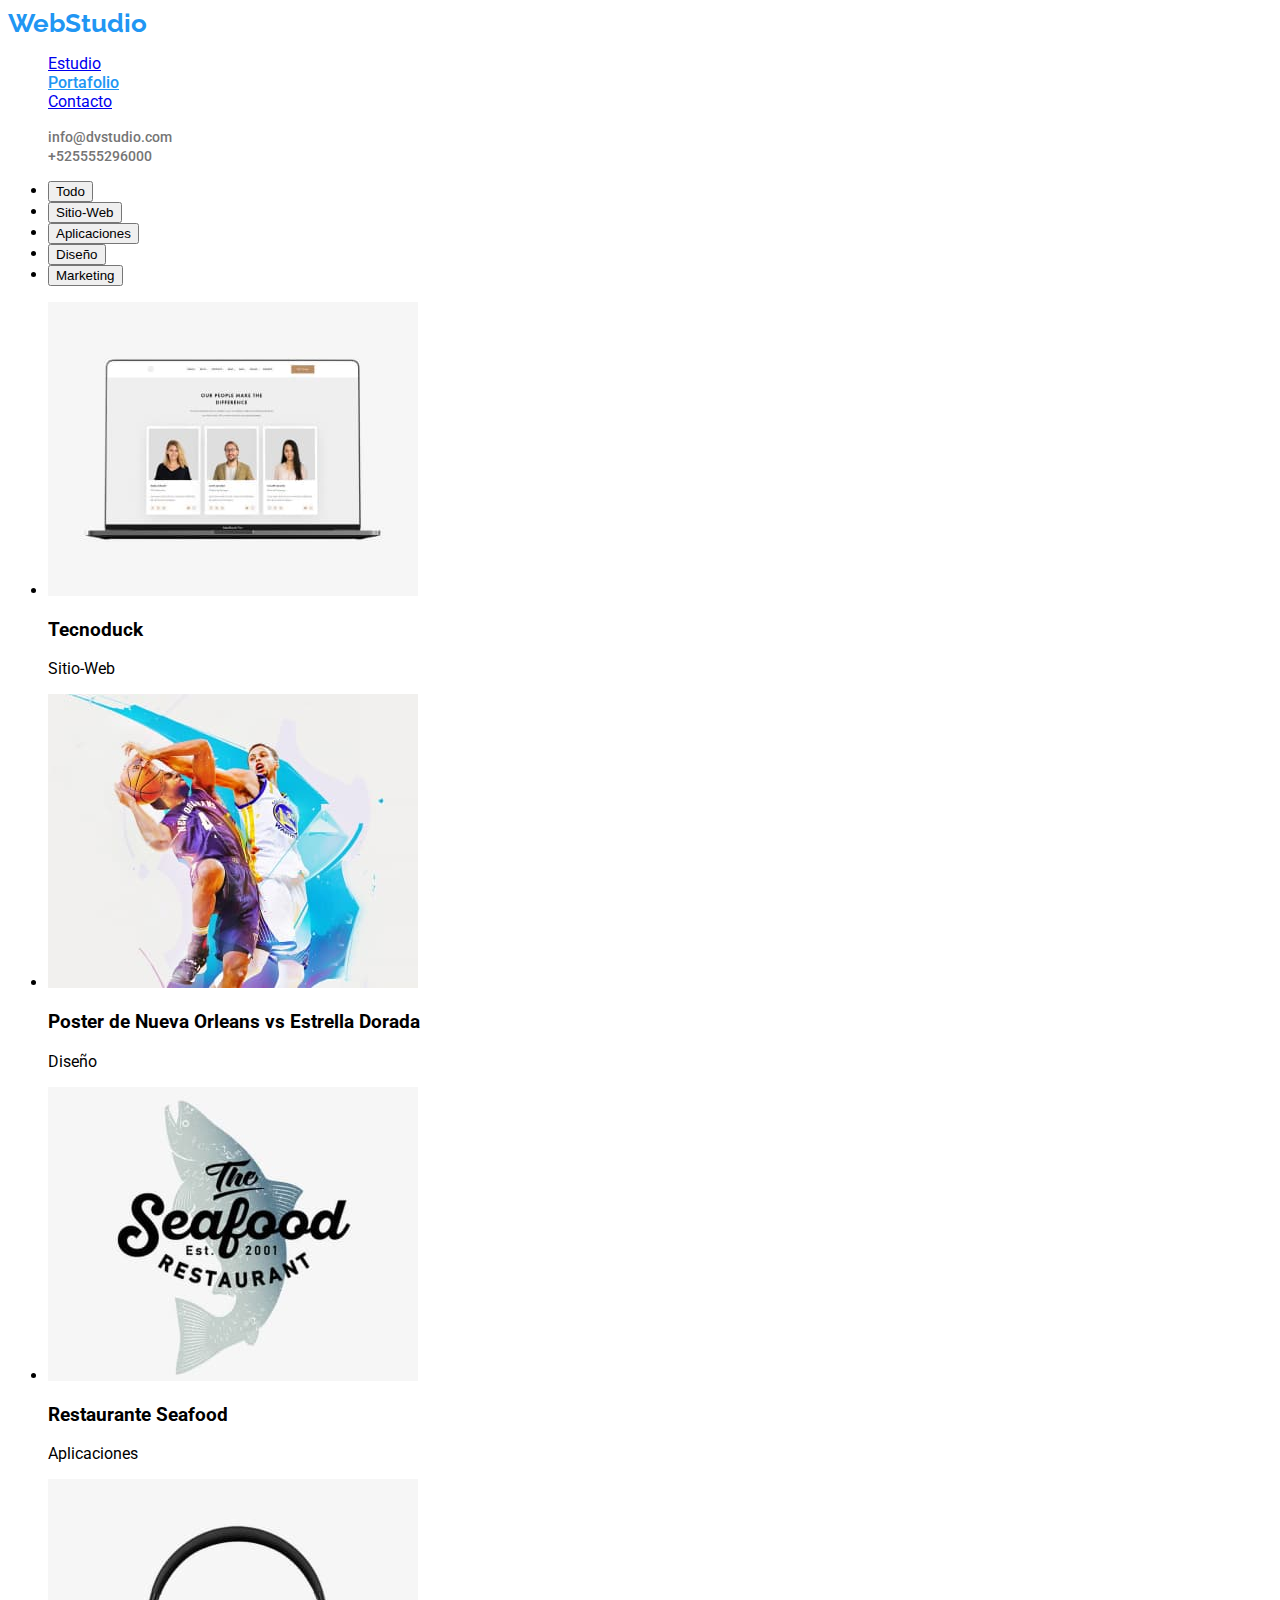
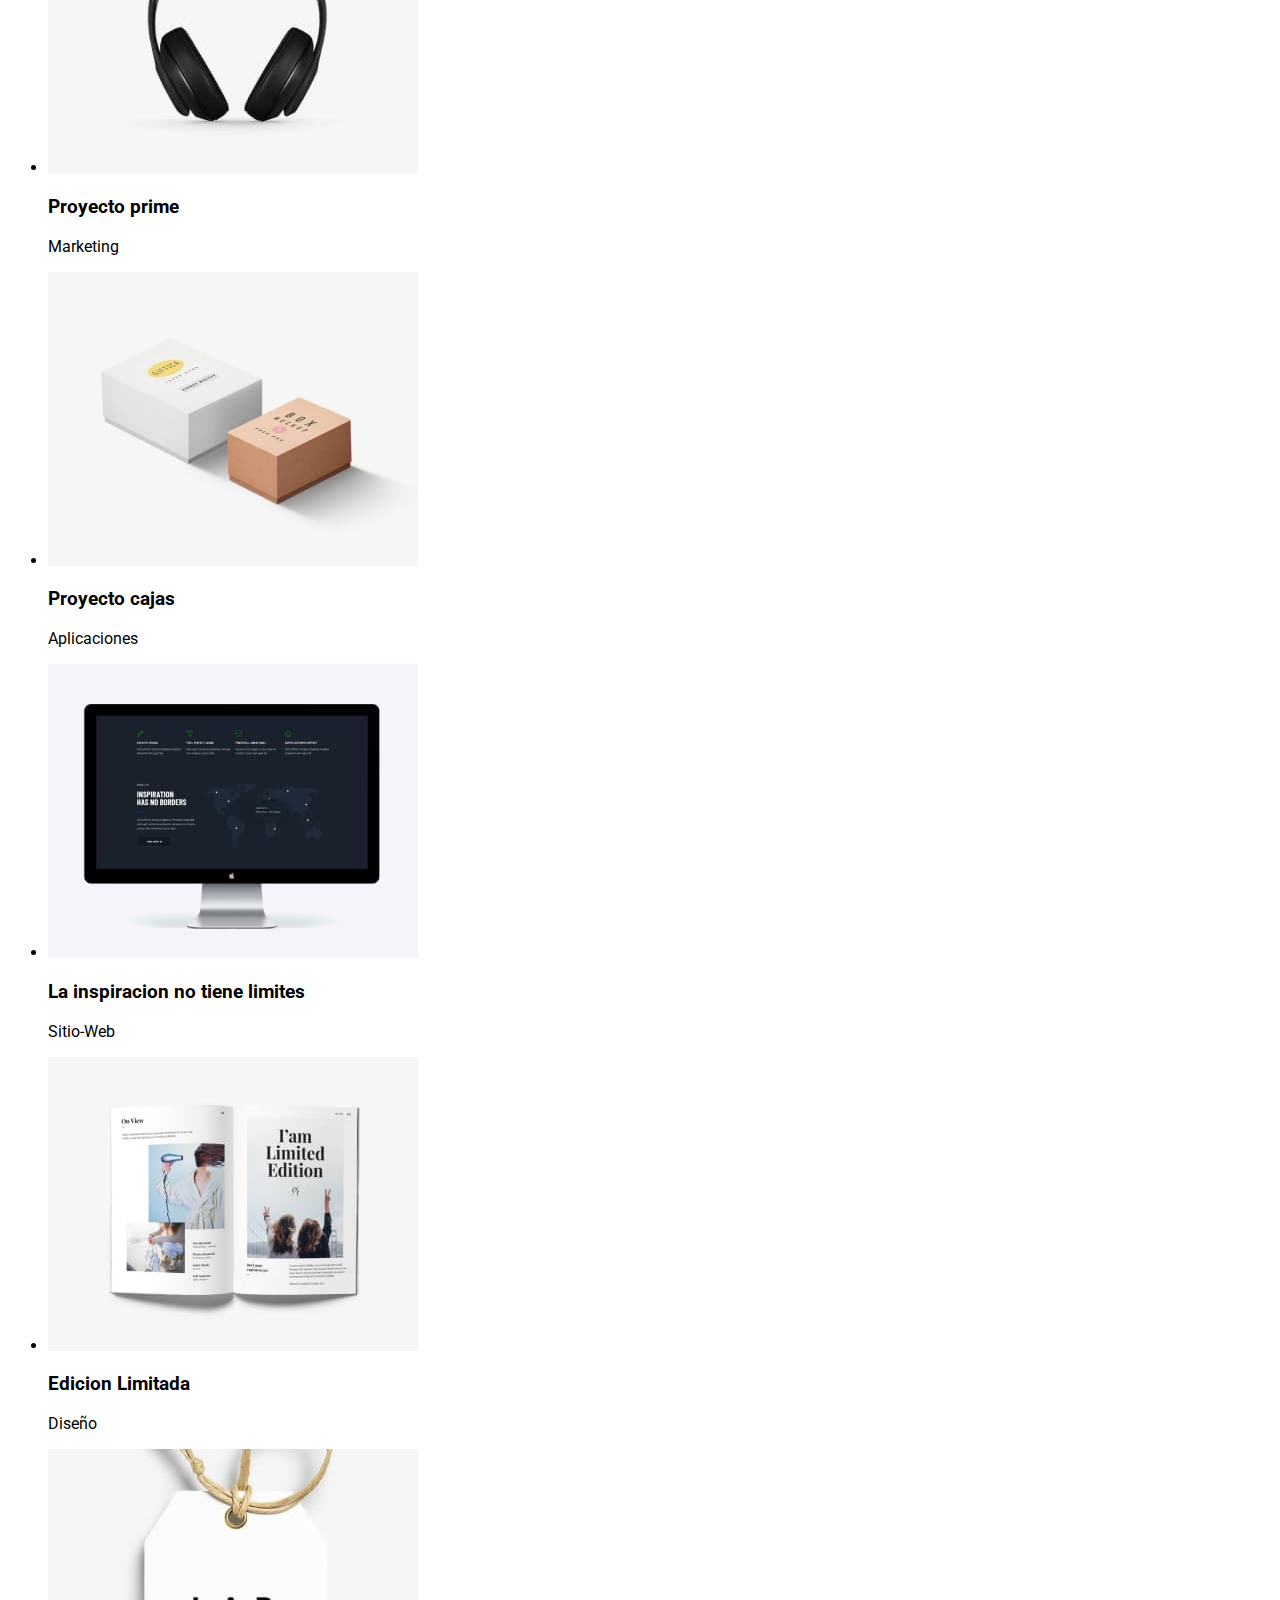
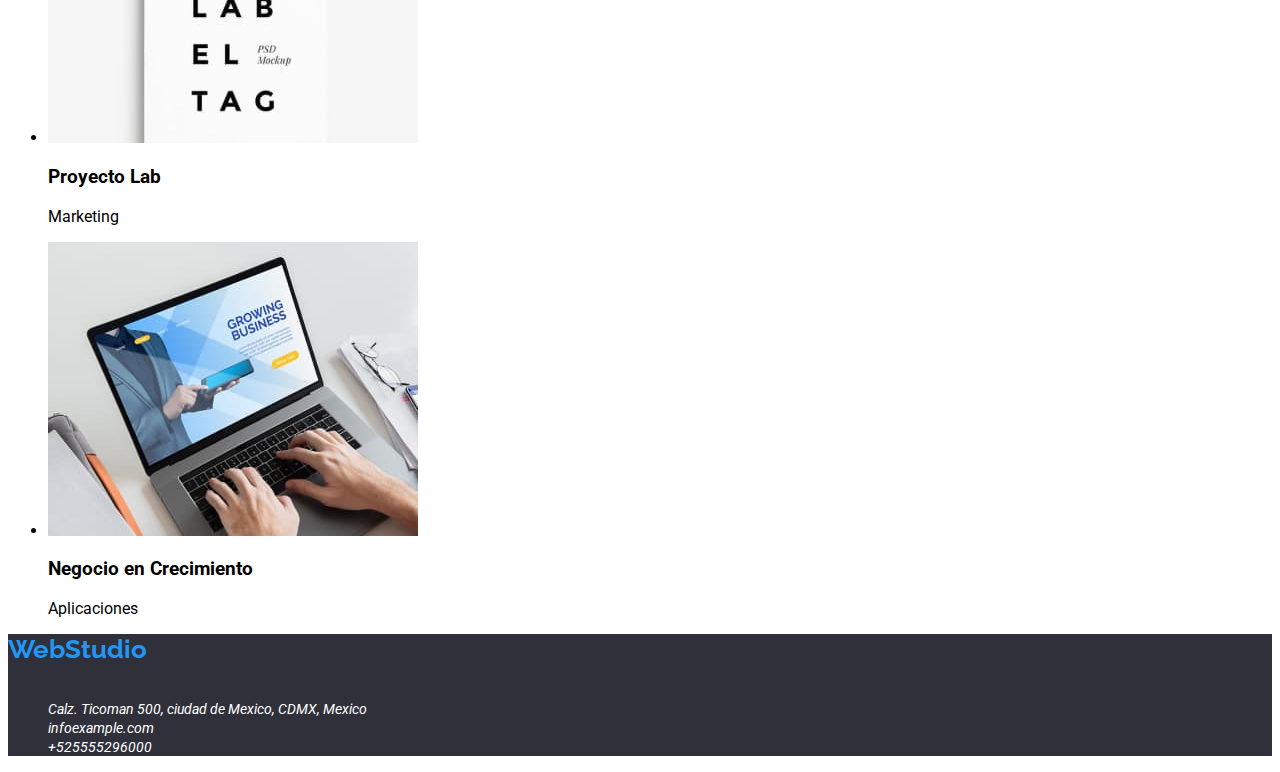
==== Portafolio.html @ d6437856 "modificacion" ====
<!DOCTYPE html>
<html lang="en">
<head>
    <meta charset="UTF-8">
    <meta http-equiv="X-UA-Compatible" content="IE=edge">
    <meta name="viewport" content="width=device-width, initial-scale=1.0">
    <link rel="preconnect" href="https://fonts.googleapis.com">
    <link rel="preconnect" href="https://fonts.gstatic.com" crossorigin>
    <link href="https://fonts.googleapis.com/css2?family=Raleway:ital,wght@0,300;0,400;0,500;0,600;0,700;0,800;0,900;1,300;1,400;1,500;1,600;1,700;1,800;1,900&family=Roboto:ital,wght@0,100;0,300;0,400;0,500;0,700;0,900;1,100;1,300;1,400;1,500;1,700;1,900&display=swap" rel="stylesheet">
    <title>portafolio</title>
    <link rel="stylesheet" href="./css/styles.css">
</head>
<body>
    <header>
        <nav>
           <a class="logo" href="#">WebStudio </a> 
           <ul class="navegacion">
            <li><a class="negro" href="./index.html">Estudio</a></li>
            <li><a class="azul negro" href="./Portafolio.html">Portafolio</a></li>
            <li><a class="negro" href="#">Contacto</a></li>
           </ul>
           <ul class="contact-section" >
            <!--Para envio de correo-->
            <li class="email"><a href="info@dvstudio.com">info@dvstudio.com</a></li>
            <!--Para llamadas telefonicas-->
            <li class="tel"><a href="+525555296000">+525555296000</a></li>
           </ul>
        </nav>
    </header>
    <main>
        <section>
        <ul>
        <li><button type="button">Todo</button></li>
        <li><button type="button">Sitio-Web</button></li>
        <li><button type="button">Aplicaciones</button></li>
        <li><button type="button">Diseño</button></li>
        <li><button type="button">Marketing</button></li>
        </ul>
        </section>
        <section>
            <ul>
             <li>
        <img src="images/imagen(8).jpg" alt="Tecnoduck" width="370">
          <h3>Tecnoduck </h3>
          <p>Sitio-Web </p>
        </li>
                <li>
                    <img src="images/imagen(9).jpg" alt="Poster nueva Orleans" width="370">
                    <h3>Poster de Nueva Orleans vs Estrella Dorada</h3>
                    <p>Diseño</p>
                </li>
                <li>
                    <img src="images/imagen(10).jpg" alt="Restaurante Seafood" width="370">
                    <h3>Restaurante Seafood</h3>
                    <p>Aplicaciones</p>
                </li>
                <li>
                    <img src="images/imagen(11).jpg" alt="Proyecto prime" width="370">
                    <h3>Proyecto prime</h3>
                    <p>Marketing</p>
                </li>
                <li>
                    <img src="images/imagen(12).jpg" alt="Proyecto cajas" width="370">
                    <h3>Proyecto cajas</h3>
                    <p>Aplicaciones</p>
                </li>
                <li>
                    <img src="images/imagen(13).jpg" alt="La inspiracion no tiene limites" width="370">
                <H3>La inspiracion no tiene limites</H3>
                <p>Sitio-Web</p>
                </li>
                <li>
                    <img src="images/imagen(14).jpg" alt="Edicion limitada" width="370">
                <h3>Edicion Limitada</h3>
                <p>Diseño</p>
                </li>
                <li>
                    <img src="images/imagen(15).jpg" alt="Proyecto lab" width="370">
                    <h3>Proyecto Lab</h3>
                    <p>Marketing</p>
                </li>
                <li>
                    <img src="images/imagen(16).jpg" alt="Negocio en crecimiento" width="370">
                    <h3>Negocio en Crecimiento</h3>
                    <P>Aplicaciones</P>
                </li>
            </ul>
        </section>
    </main>
    <footer class="final">
        <a class="logo" href="#">WebStudio</a>
        <address>
          <br />
        <ul class="contacto">
         <li> <a class="ubicacion" href="https://goo.gl/maps/qQAScCdjSYYtqktD9" target="_blank" rel="nopener noreferrer">
          Calz. Ticoman 500, ciudad de Mexico, CDMX, Mexico</a></li>
          <li><a class="correo" href="infoexample.com">infoexample.com</a></li>
          <li><a class="telefono" href="tel:+525555296000">+525555296000</a></li>
        </ul>
      </address>
      </footer>
    </body>
    </html>
---- css/styles.css ----
:root{
    --color1:#2196F3; 
    --color2:#212121;
    --color3:#757575;
    --color4:#2F303A;
    --color5:#FFFFFF;
    
   }
/*----------fuente body---------*/
body {
    font-family: 'Roboto', sans-serif;
}
    /*---------logo---------*/
   .logo {
    font-family: 'Raleway', sans-serif;
    font-size: 26px; font-weight: 700; color:var(--color1); text-decoration: none; }
.logo:hover {
    color: blue;
}

.navegacion {
    list-style: none;
}

.contact-section{
    list-style: none;
}

/*----------Enlacees de navegacion---------*/
 .azul {color: var(--color1); font-size: 14; font-weight: 500;}

.navegacion :hover {
   color: var(--color5);
}


/*------------------contact---------------------*/
.contact-section > .email > *{
color:var(--color3); font-weight: 500; font-size: 14px; text-decoration: none;
}
   .contact-section > .tel > *{
    color:var(--color3); font-weight: 500; font-size: 14px; text-decoration: none;
   }
   .contact-section :hover{
    color: var(--color4);
   }
   .contact-section :active{
    color: rgb(240, 154, 123);
   }
/*-----------------------titulo------------------------*/
   .titulo {
    background-color: var(--color4);
      }
      .h1 {
        color: var(--color5); font-size: 44px; font-weight: 900; text-align: center;
          }

   .boton1{
        font-weight: 700; font-size: 16px;  color:var(--color5);  background-color: var(--color1);
     }
     .titulo :hover{
        background-color: var(--color4)
        ;
     }
     .titulo :active{
        background-color: orangered;
     }

     .ventajas h3 {
        color:var(--color2); font-size: 14px; font-weight: 700; 
     }
     .ventajas p {
        font-weight: 400; font-size: 14px; color:var(--color3);
     }
     .ventajas h3 {
        list-style: none;
     }

     .ventajas .encabezado {
      list-style: none;
   }

   /*-----------------------A que nos dedicamos------------------*/
   .dedicamos h2{
      color:var(--color2); font-size: 36px; font-weight: 700;
   }
   .imagen {list-style: none;}

   /*------------------Nuetro equipo-------------------------*/
   .equipo h2{
      color:var(--color2); font-size: 36px; font-weight: 700;
   }
   .asesores {list-style: none;}

   /*-------------------------pie de pagina--------------------*/
  .final {background-color: var(--color4);}
  .contacto .ubicacion{
   color:var(--color5); font-size: 14px; font-weight: 400; text-decoration: none;
  }
.contacto .correo{
   color:var(--color5); font-size: 14px; font-weight: 400; text-decoration: none;
}
.contacto .telefono{
   color:var(--color5); font-size: 14px; font-weight: 400; text-decoration: none;
}

  .contacto {
   list-style: none;
  }
 /*-----------------------------portafolio imagenes-------------*/
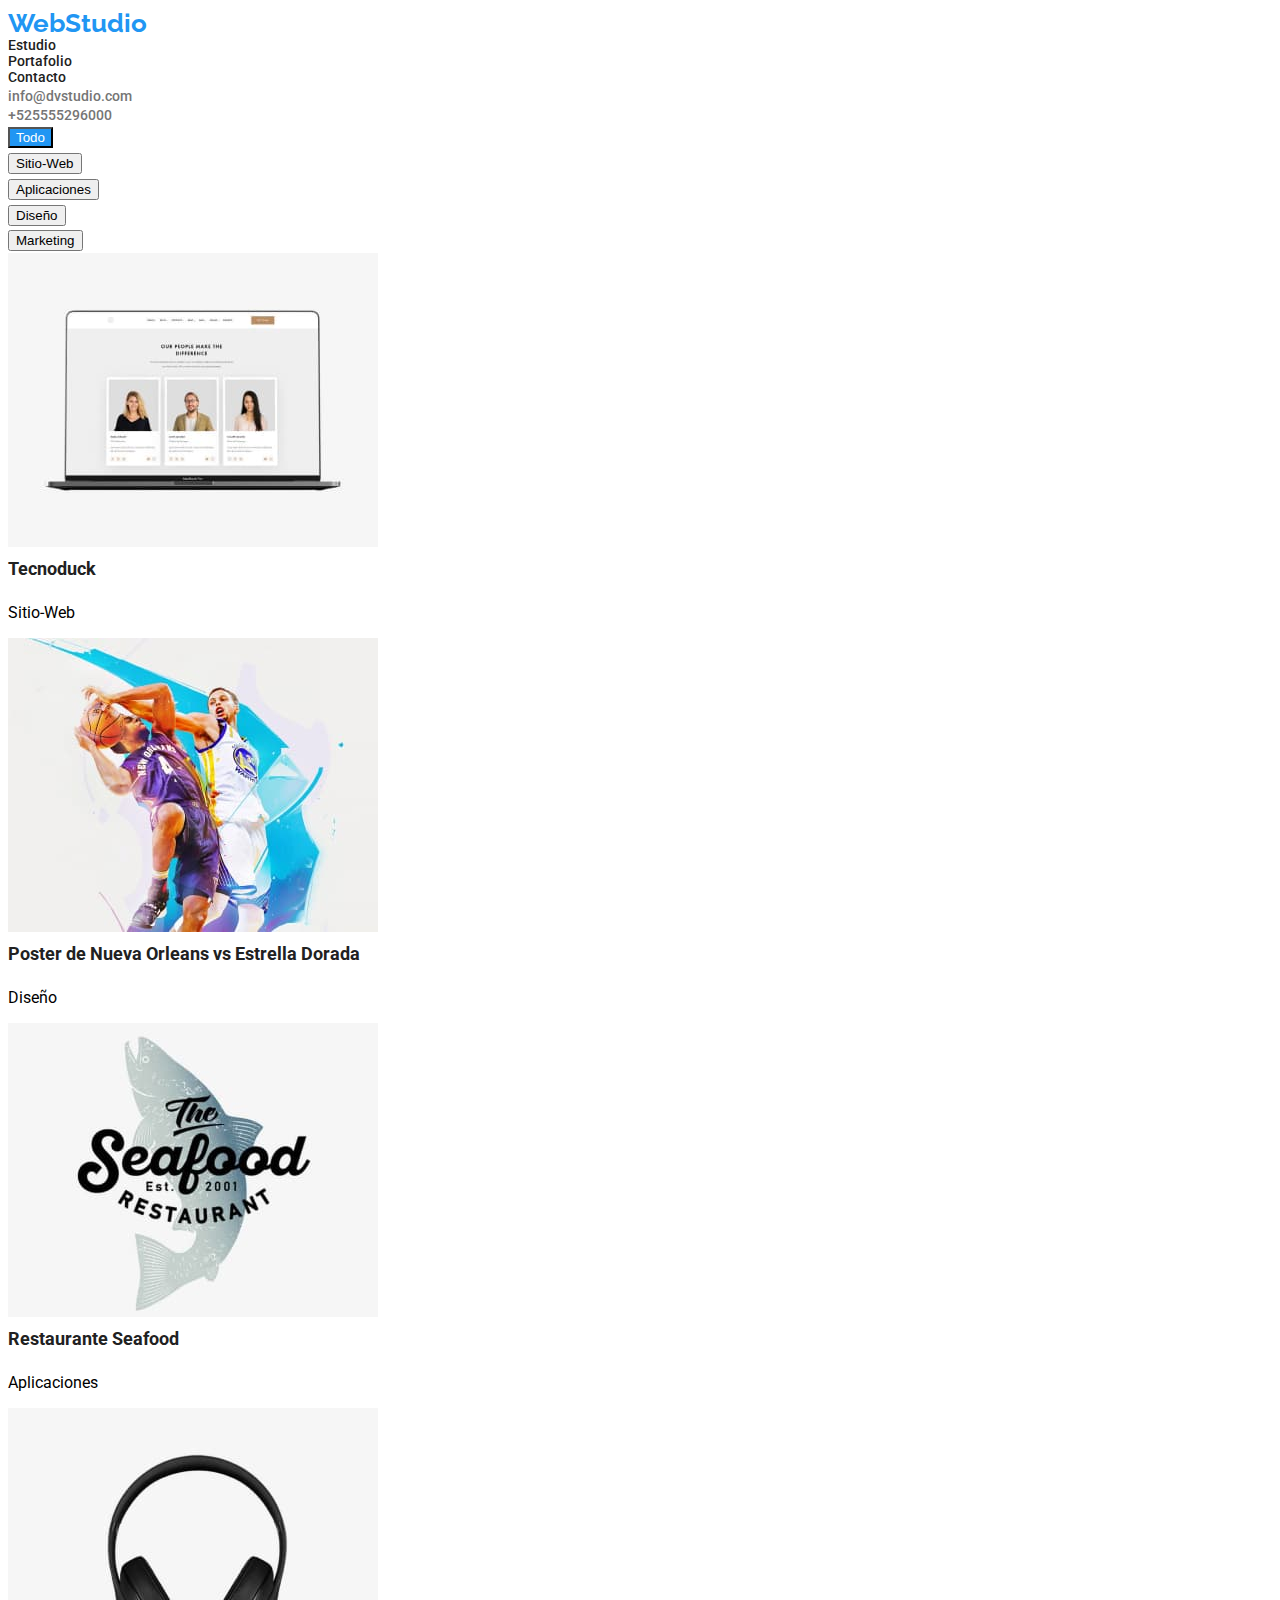
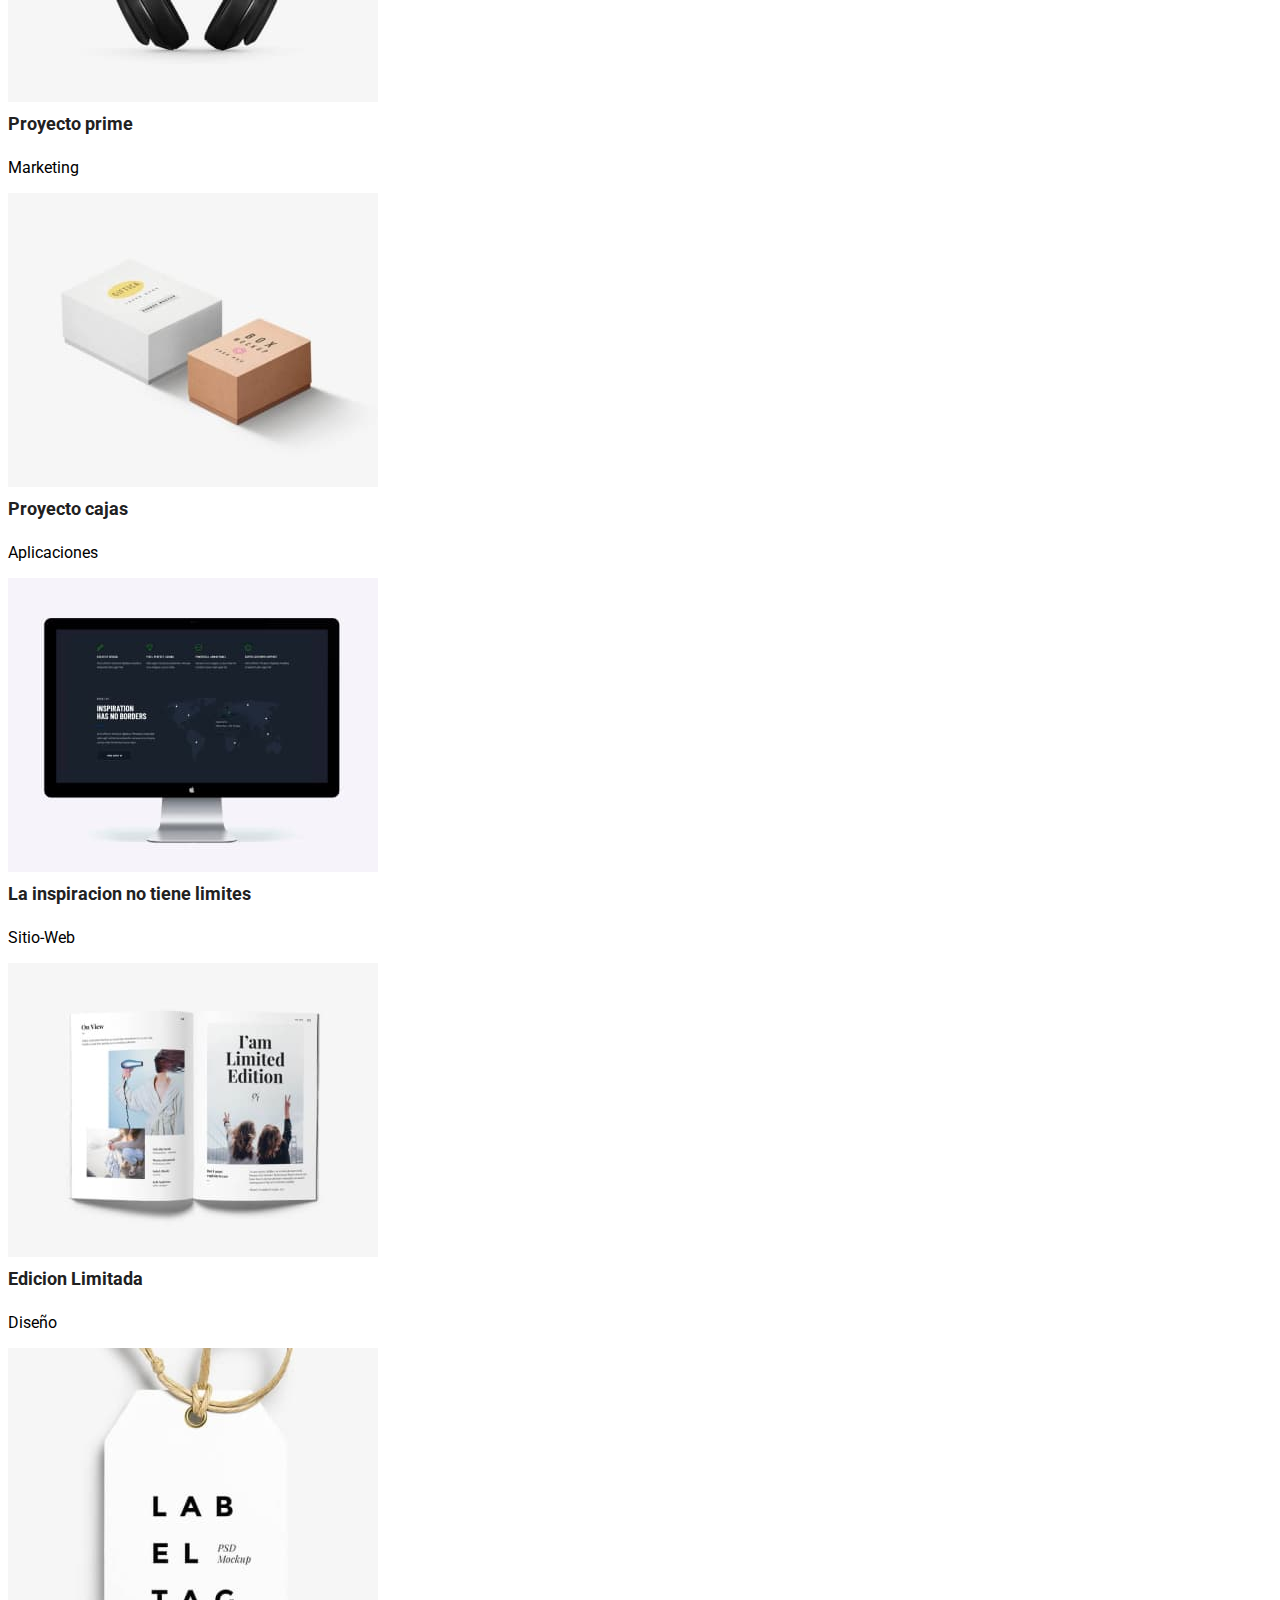
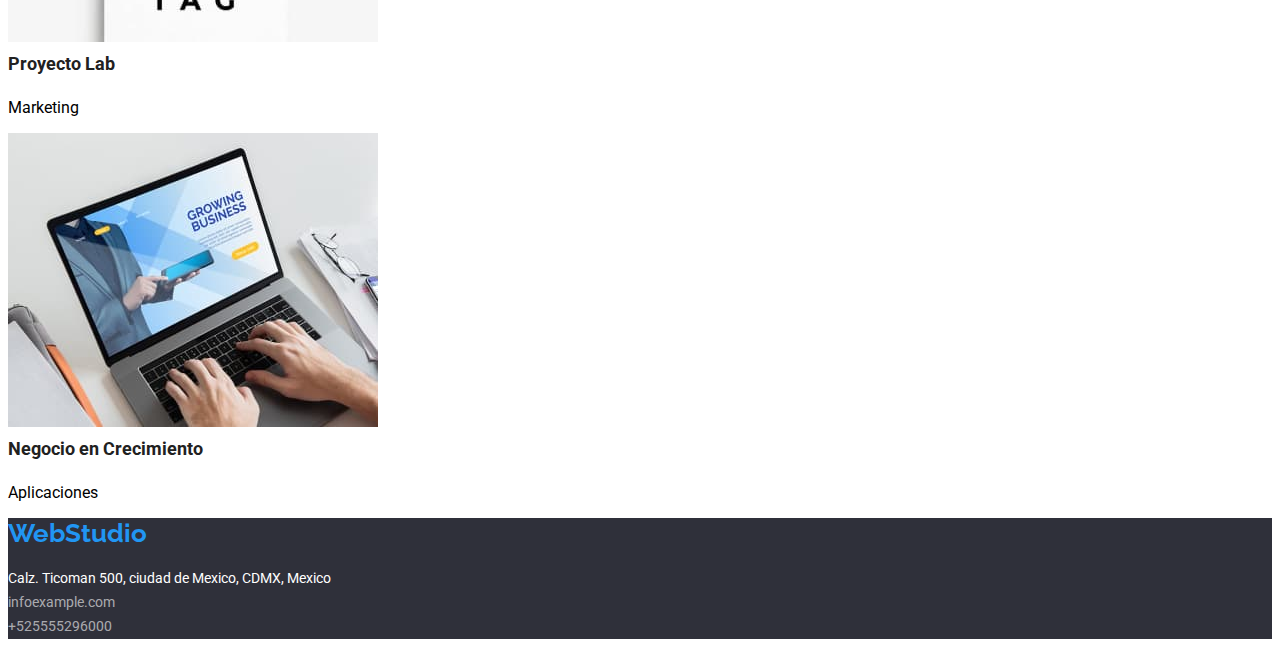
==== commit 3d8ab075: "correccion" ====
--- a/Portafolio.html
+++ b/Portafolio.html
@@ -14,10 +14,10 @@
     <header>
         <nav>
            <a class="logo" href="#">WebStudio </a> 
-           <ul class="navegacion">
-            <li><a class="negro" href="./index.html">Estudio</a></li>
-            <li><a class="azul negro" href="./Portafolio.html">Portafolio</a></li>
-            <li><a class="negro" href="#">Contacto</a></li>
+           <ul class="navigation-list">
+            <li class="navegation"><a class="item" href="./index.html">Estudio</a></li>
+            <li class="navegation"><a class="nav-item active" href="./Portafolio.html">Portafolio</a></li>
+            <li class="navegation"><a class="item" href="#">Contacto</a></li>
            </ul>
            <ul class="contact-section" >
             <!--Para envio de correo-->
@@ -29,18 +29,16 @@
     </header>
     <main>
         <section>
-        <ul>
-        <li><button type="button">Todo</button></li>
+        <ul class="menu">
+        <li><button type="button" style="color:#FFFFFF; background: #2196f3;">Todo</button></li>
         <li><button type="button">Sitio-Web</button></li>
         <li><button type="button">Aplicaciones</button></li>
         <li><button type="button">Diseño</button></li>
         <li><button type="button">Marketing</button></li>
         </ul>
-        </section>
-        <section>
-            <ul>
+         <ul class="proyect">
              <li>
-        <img src="images/imagen(8).jpg" alt="Tecnoduck" width="370">
+        <img  src="images/imagen(8).jpg" alt="Tecnoduck" width="370">
           <h3>Tecnoduck </h3>
           <p>Sitio-Web </p>
         </li>
@@ -89,7 +87,7 @@
     </main>
     <footer class="final">
         <a class="logo" href="#">WebStudio</a>
-        <address>
+        <address style="font-style: normal;">
           <br />
         <ul class="contacto">
          <li> <a class="ubicacion" href="https://goo.gl/maps/qQAScCdjSYYtqktD9" target="_blank" rel="nopener noreferrer">
--- a/css/styles.css
+++ b/css/styles.css
@@ -4,6 +4,8 @@
     --color3:#757575;
     --color4:#2F303A;
     --color5:#FFFFFF;
+    --color6: rgba(255, 255, 255, 0.6);
+
     
    }
 /*----------fuente body---------*/
@@ -14,32 +16,26 @@
    .logo {
     font-family: 'Raleway', sans-serif;
     font-size: 26px; font-weight: 700; color:var(--color1); text-decoration: none; }
-.logo:hover {
-    color: blue;
+
+ul, h1, h2, h3, h4, h5, h6 {
+   list-style: none; margin: 0; padding: 0;
 }
 
-.navegacion {
-    list-style: none;
-}
-
-.contact-section{
-    list-style: none;
+a {
+   color:currentColor; text-decoration: none;
 }
 
 /*----------Enlacees de navegacion---------*/
- .azul {color: var(--color1); font-size: 14; font-weight: 500;}
+ .navegation {font-weight: 500; font-size: 14px; line-height: 1.14; color: var(--color2); }
 
-.navegacion :hover {
-   color: var(--color5);
-}
-
+.navegation :hover {color: var(--color1);}
 
 /*------------------contact---------------------*/
 .contact-section > .email > *{
-color:var(--color3); font-weight: 500; font-size: 14px; text-decoration: none;
+color:var(--color3); font-weight: 500; font-size: 14px; line-height: 1.14; text-decoration: none;
 }
    .contact-section > .tel > *{
-    color:var(--color3); font-weight: 500; font-size: 14px; text-decoration: none;
+    color:var(--color3); font-weight: 500; font-size: 14px; line-height: 1.14; text-decoration: none;
    }
    .contact-section :hover{
     color: var(--color4);
@@ -47,66 +43,72 @@
    .contact-section :active{
     color: rgb(240, 154, 123);
    }
+   .contact-section {list-style: none;}
 /*-----------------------titulo------------------------*/
    .titulo {
     background-color: var(--color4);
       }
       .h1 {
-        color: var(--color5); font-size: 44px; font-weight: 900; text-align: center;
+        color: var(--color5); font-size: 44px; font-weight: 900; text-align: center; line-height: 1.36;
           }
 
    .boton1{
-        font-weight: 700; font-size: 16px;  color:var(--color5);  background-color: var(--color1);
+        font-weight: 700; font-size: 16px;  color:var(--color5);  background-color: var(--color1); line-height: 1.87; font-family: 'Roboto', sans-serif;
      }
      .titulo :hover{
         background-color: var(--color4)
         ;
      }
      .titulo :active{
-        background-color: orangered;
+        background-color: var(--color1);
      }
 
      .ventajas h3 {
-        color:var(--color2); font-size: 14px; font-weight: 700; 
+        color:var(--color2); font-size: 14px; font-weight: 700; line-height: 1.14;
      }
      .ventajas p {
-        font-weight: 400; font-size: 14px; color:var(--color3);
+        font-weight: 400; font-size: 14px; color:var(--color3); line-height: 1.71;
      }
      .ventajas h3 {
         list-style: none;
      }
 
-     .ventajas .encabezado {
-      list-style: none;
-   }
-
+    
    /*-----------------------A que nos dedicamos------------------*/
    .dedicamos h2{
-      color:var(--color2); font-size: 36px; font-weight: 700;
+      color:var(--color2); font-size: 36px; font-weight: 700; line-height: 1.16;
    }
    .imagen {list-style: none;}
 
    /*------------------Nuetro equipo-------------------------*/
    .equipo h2{
-      color:var(--color2); font-size: 36px; font-weight: 700;
+      color:var(--color2); font-size: 36px; font-weight: 700; line-height: 1.16;
    }
-   .asesores {list-style: none;}
+        
+   .asesores h3 {color:var(--color2); font-size: 16px; line-height: 1.18; font-weight: 500; background-color: #FFFFFF;}
+   .asesores p {color:var(--color3);font-size: 16px; line-height: 1.18; font-weight: 400;}
 
    /*-------------------------pie de pagina--------------------*/
   .final {background-color: var(--color4);}
   .contacto .ubicacion{
-   color:var(--color5); font-size: 14px; font-weight: 400; text-decoration: none;
+   color:var(--color5); font-size: 14px; font-weight: 400; text-decoration: none; line-height: 1.71;
   }
 .contacto .correo{
-   color:var(--color5); font-size: 14px; font-weight: 400; text-decoration: none;
+   color:var(--color6); font-size: 14px; font-weight: 400; text-decoration: none; line-height: 1.71;
 }
 .contacto .telefono{
-   color:var(--color5); font-size: 14px; font-weight: 400; text-decoration: none;
+   color:var(--color6); font-size: 14px; font-weight: 400; text-decoration: none; line-height: 1.71;
 }
 
-  .contacto {
-   list-style: none;
-  }
- /*-----------------------------portafolio imagenes-------------*/
- 
-   +  
+ /*-----------------------------portafolio botones-------------*/
+ .menu {
+   font-size: 16px; font-weight: 500; line-height: 1.62; color: var(--color5);
+ }
+   .proyect h3{color: var(--color2); font-size: 18px; font-weight: 700; line-height: 2;
+
+   }
+   .menu p{
+      font-size: 16; font-weight: 400; line-height: 1.87; color: var(--color3);
+   }
+   .menu :hover{color:var(--color3)}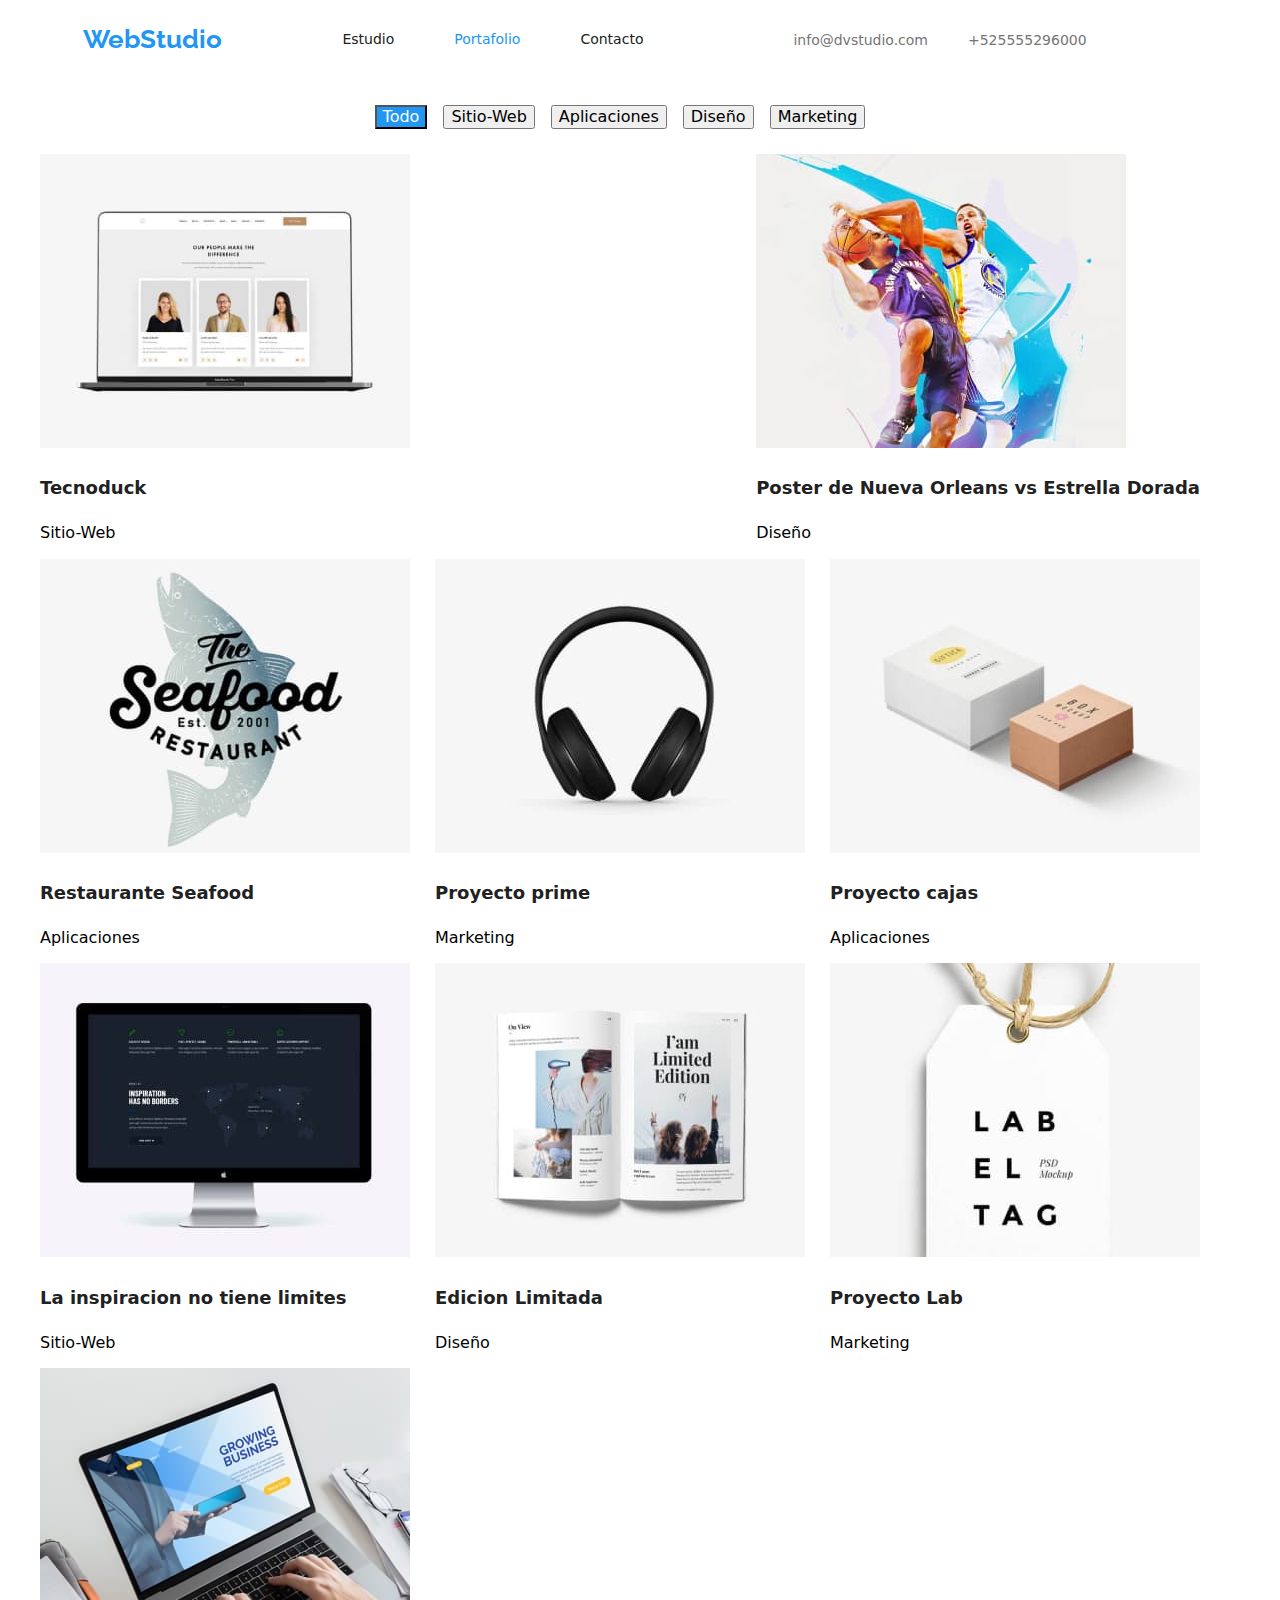
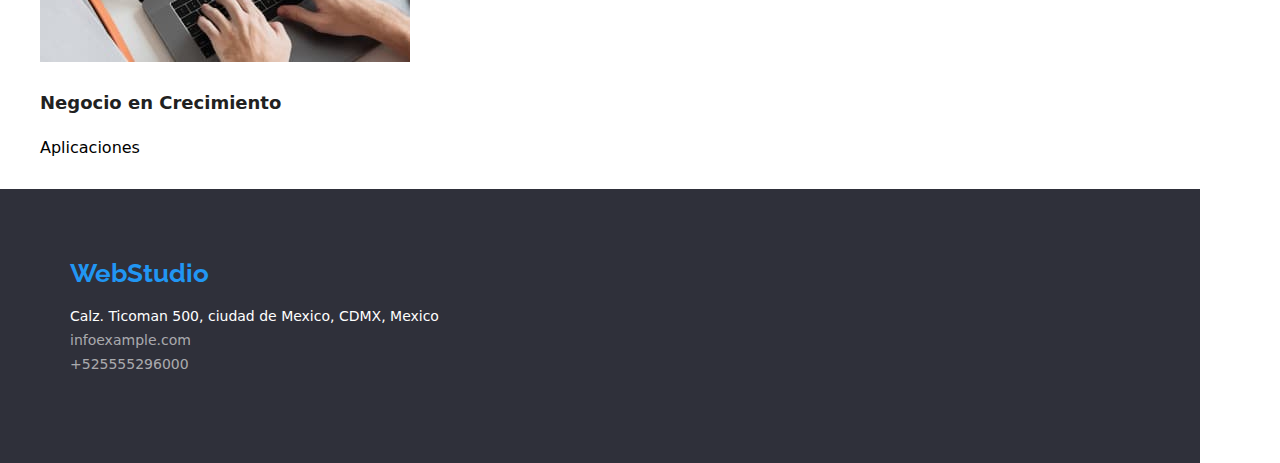
==== commit ea4216e9: "tarea3" ====
--- a/Portafolio.html
+++ b/Portafolio.html
@@ -9,10 +9,16 @@
     <link href="https://fonts.googleapis.com/css2?family=Raleway:ital,wght@0,300;0,400;0,500;0,600;0,700;0,800;0,900;1,300;1,400;1,500;1,600;1,700;1,800;1,900&family=Roboto:ital,wght@0,100;0,300;0,400;0,500;0,700;0,900;1,100;1,300;1,400;1,500;1,700;1,900&display=swap" rel="stylesheet">
     <title>portafolio</title>
     <link rel="stylesheet" href="./css/styles.css">
+<!----------Normalizacion---------->
+    <link
+    rel="stylesheet"
+    href="https://cdnjs.cloudflare.com/ajax/libs/modern-normalize/1.0.0/modern-normalize.min.css"
+  />
+
 </head>
 <body>
     <header>
-        <nav>
+        <nav class="header-nav">
            <a class="logo" href="#">WebStudio </a> 
            <ul class="navigation-list">
             <li class="navegation"><a class="item" href="./index.html">Estudio</a></li>
@@ -30,11 +36,11 @@
     <main>
         <section>
         <ul class="menu">
-        <li><button type="button" style="color:#FFFFFF; background: #2196f3;">Todo</button></li>
-        <li><button type="button">Sitio-Web</button></li>
-        <li><button type="button">Aplicaciones</button></li>
-        <li><button type="button">Diseño</button></li>
-        <li><button type="button">Marketing</button></li>
+        <li class="button-list"><button type="button" style="color:#FFFFFF; background: #2196f3;">Todo</button></li>
+        <li class="button-list"><button type="button">Sitio-Web</button></li>
+        <li class="button-list"><button type="button">Aplicaciones</button></li>
+        <li class="button-list"><button type="button">Diseño</button></li>
+        <li class="button-list"><button type="button">Marketing</button></li>
         </ul>
          <ul class="proyect">
              <li>
@@ -88,8 +94,8 @@
     <footer class="final">
         <a class="logo" href="#">WebStudio</a>
         <address style="font-style: normal;">
-          <br />
-        <ul class="contacto">
+          
+        <ul class="contacto contacto-footer">
          <li> <a class="ubicacion" href="https://goo.gl/maps/qQAScCdjSYYtqktD9" target="_blank" rel="nopener noreferrer">
           Calz. Ticoman 500, ciudad de Mexico, CDMX, Mexico</a></li>
           <li><a class="correo" href="infoexample.com">infoexample.com</a></li>
--- a/css/styles.css
+++ b/css/styles.css
@@ -4,10 +4,9 @@
     --color3:#757575;
     --color4:#2F303A;
     --color5:#FFFFFF;
-    --color6: rgba(255, 255, 255, 0.6);
+    --color6: rgba(255, 255, 255, 0.6);}
 
-    
-   }
+html {width: 1200px;}
 /*----------fuente body---------*/
 body {
     font-family: 'Roboto', sans-serif;
@@ -18,18 +17,19 @@
     font-size: 26px; font-weight: 700; color:var(--color1); text-decoration: none; }
 
 ul, h1, h2, h3, h4, h5, h6 {
-   list-style: none; margin: 0; padding: 0;
+   list-style: none;
 }
 
 a {
    color:currentColor; text-decoration: none;
-}
+   }
+   *{box-sizing: border-box;}
 
 /*----------Enlacees de navegacion---------*/
  .navegation {font-weight: 500; font-size: 14px; line-height: 1.14; color: var(--color2); }
 
 .navegation :hover {color: var(--color1);}
-
+.active{color:#2196F3;}
 /*------------------contact---------------------*/
 .contact-section > .email > *{
 color:var(--color3); font-weight: 500; font-size: 14px; line-height: 1.14; text-decoration: none;
@@ -99,9 +99,9 @@
 .contacto .telefono{
    color:var(--color6); font-size: 14px; font-weight: 400; text-decoration: none; line-height: 1.71;
 }
-
+/*-------------------
   
- /*-----------------------------portafolio botones-------------*/
+ /*-----------------------------portafolio botones---------------------------*/
  .menu {
    font-size: 16px; font-weight: 500; line-height: 1.62; color: var(--color5);
  }
@@ -111,4 +111,36 @@
    .menu p{
       font-size: 16; font-weight: 400; line-height: 1.87; color: var(--color3);
    }
-   .menu :hover{color:var(--color3)}+   .menu :hover{color:var(--color3)}
+/*-------------flex box index html----------------------------------*/
+.header-nav{display: flex; justify-content: center; align-items: center;height: 80px; }
+.navigation-list{display: flex; margin: 50px; }
+.navegation{ margin: 30px;}
+
+.contact-section{display: flex; justify-content: space-between;margin: 10px;} 
+   .email{margin: 20px;}
+.tel{margin: 20px;}
+
+.h1{width: 696px;height: 120;}
+.titulo{height: 600px; display: flex; justify-content: center; align-items: center; flex-direction: column;}
+.boton1{width: 261px; height: 50px;margin: 40px;}
+
+.encabezado {display: flex;align-items: center; justify-content: space-between;}
+.encabezado .p{display: flex; justify-content: center; align-items: center;justify-content: space-between;}
+.list-ventajas{margin-right: 30px;}
+.dedicamos{text-align: center;}
+
+.imagen{display: flex; align-items: center; justify-content: space-between;}
+
+
+.asesores{display: flex; align-items:center; justify-content: space-between;}
+.equipo{text-align: center;}
+
+/*---------------flex box portafolio---------------*/
+
+.header-nav{display: flex; justify-content: center; align-items: center;height: 80px;}
+.menu{display: flex;justify-content: center;}
+.button-list{padding: 8px;}
+.proyect{display: flex;flex-wrap:wrap;justify-content: space-between;}
+.contacto-footer {padding: 0px;}
+.final {padding: 70px;}
